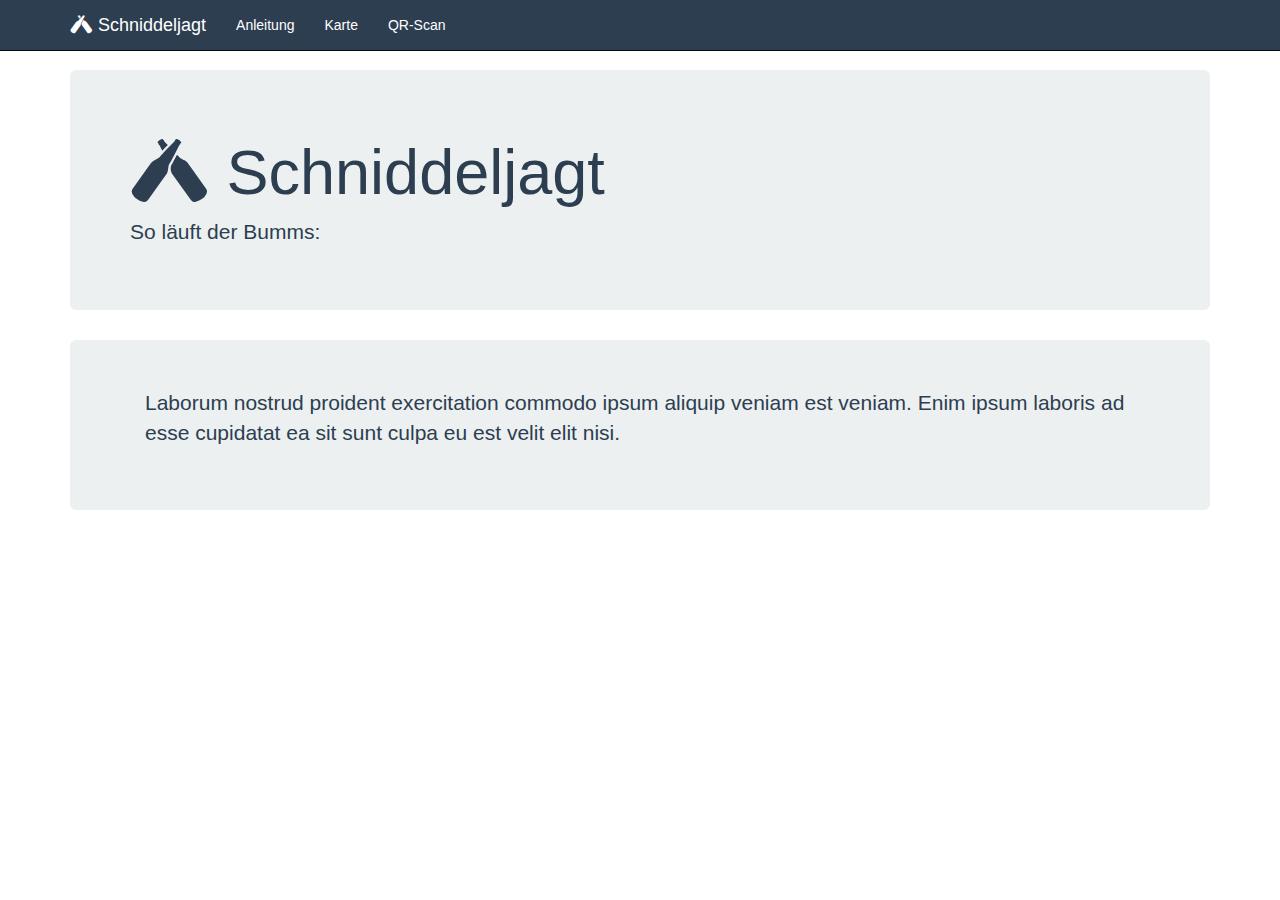
==== instruction.html @ ba91b56d "Huge ass amount of changes" ====
<!DOCTYPE html>
<html>
<head>
	<title>Schniddeljagt</title>
	
	<!-- https://wiki.selfhtml.org/wiki/Grafik/Favicon#Favicons_f.C3.BCr_mobile_Ger.C3.A4te -->
	<link rel="shortcut icon" href="/favicon.ico">
	<link rel="icon" type="image/png" href="/favicon.png" sizes="32x32">
	<link rel="icon" type="image/png" href="/favicon.png" sizes="96x96">
	<!-- <link rel="apple-touch-icon" sizes="180x180" href="/apple-touch-icon.png">
	<meta name="msapplication-TileColor" content="#ffffff">
	<meta name="msapplication-TileImage" content="/mstile-144x144.png">	 -->

	<link rel="stylesheet" href="https://maxcdn.bootstrapcdn.com/bootstrap/3.3.7/css/bootstrap.min.css" integrity="sha384-BVYiiSIFeK1dGmJRAkycuHAHRg32OmUcww7on3RYdg4Va+PmSTsz/K68vbdEjh4u" crossorigin="anonymous">	
	<link rel="stylesheet" href="https://use.fontawesome.com/releases/v5.11.2/css/all.css">
	<link rel="stylesheet" type="text/css" href="style.css">
</head>
<body>
	<nav class="navbar navbar-inverse navbar-fixed-top">
		<div class="container">
			<div class="navbar-header">
				 <button type="button" class="navbar-toggle collapsed" data-toggle="collapse" data-target="#bs-nav-demo" aria-expanded="false">
	        <span class="sr-only">Toggle navigation</span>
	        <span class="icon-bar"></span>
	        <span class="icon-bar"></span>
	        <span class="icon-bar"></span>
	      </button>
				<a href="index.html" class="navbar-brand"><i class="fab fa-untappd"></i> Schniddeljagt</a>
			</div>
			<div class="collapse navbar-collapse" id="bs-nav-demo">
				<ul class="nav navbar-nav">
					<li><a href="instruction.html">Anleitung</a></li>
					<li><a href="map.html">Karte</a></li>
					<li><a href="https://webqr.com/" target="_self">QR-Scan</a></li>
				</ul>
				<!-- <ul class="nav navbar-nav navbar-right">
					<li><a href="#">Sign Up</a></li>
					<li><a href="#">Login</a></li>
				</ul> -->
			</div>
		</div>
	</nav>

	<div class="container">
		<div class="jumbotron">
			<h1><i class="fab fa-untappd"></i> Schniddeljagt</h1>
			<p>So läuft der Bumms:</p>
		</div>
		<div class="jumbotron jumbotron-fluid">
			<div class="container">
			  <p class="lead">Laborum nostrud proident exercitation commodo ipsum aliquip veniam est veniam. Enim ipsum laboris ad esse cupidatat ea sit sunt culpa eu est velit elit nisi.</p>
			</div>
		</div>
	</div>



	<script src="https://code.jquery.com/jquery-2.2.4.min.js" integrity="sha256-BbhdlvQf/xTY9gja0Dq3HiwQF8LaCRTXxZKRutelT44=" crossorigin="anonymous"></script>
	<script src="https://maxcdn.bootstrapcdn.com/bootstrap/3.3.7/js/bootstrap.min.js" integrity="sha384-Tc5IQib027qvyjSMfHjOMaLkfuWVxZxUPnCJA7l2mCWNIpG9mGCD8wGNIcPD7Txa" crossorigin="anonymous"></script>
	<!-- Credits to Tom Leen of Confluent Forms https://github.com/confluentforms/jquery-google-sheet-to-json -->
	<script src="jquery-google-sheet-to-json.min.js"></script>	
	<script type='text/javascript' > 
		var entry; 
	</script>
	<script src="get-json-array.js"></script>
	<script src="script.js"></script>
</body>
</html>
---- style.css ----
body{
	padding-top: 70px;	
}

.jumbotron {
	color: #2c3e50;
	background-color: #ecf0f1;
}

.navbar-inverse {
	background: #2c3e50;
}

.navbar-inverse .navbar-nav>li>a {
	color: white;
}

.navbar-inverse .navbar-brand {
	color: white;
}

#invalid-feedback {
	color: #c71630;
	display: none;
}

#osmap {
	height: 900px;
	width: 100%;
}
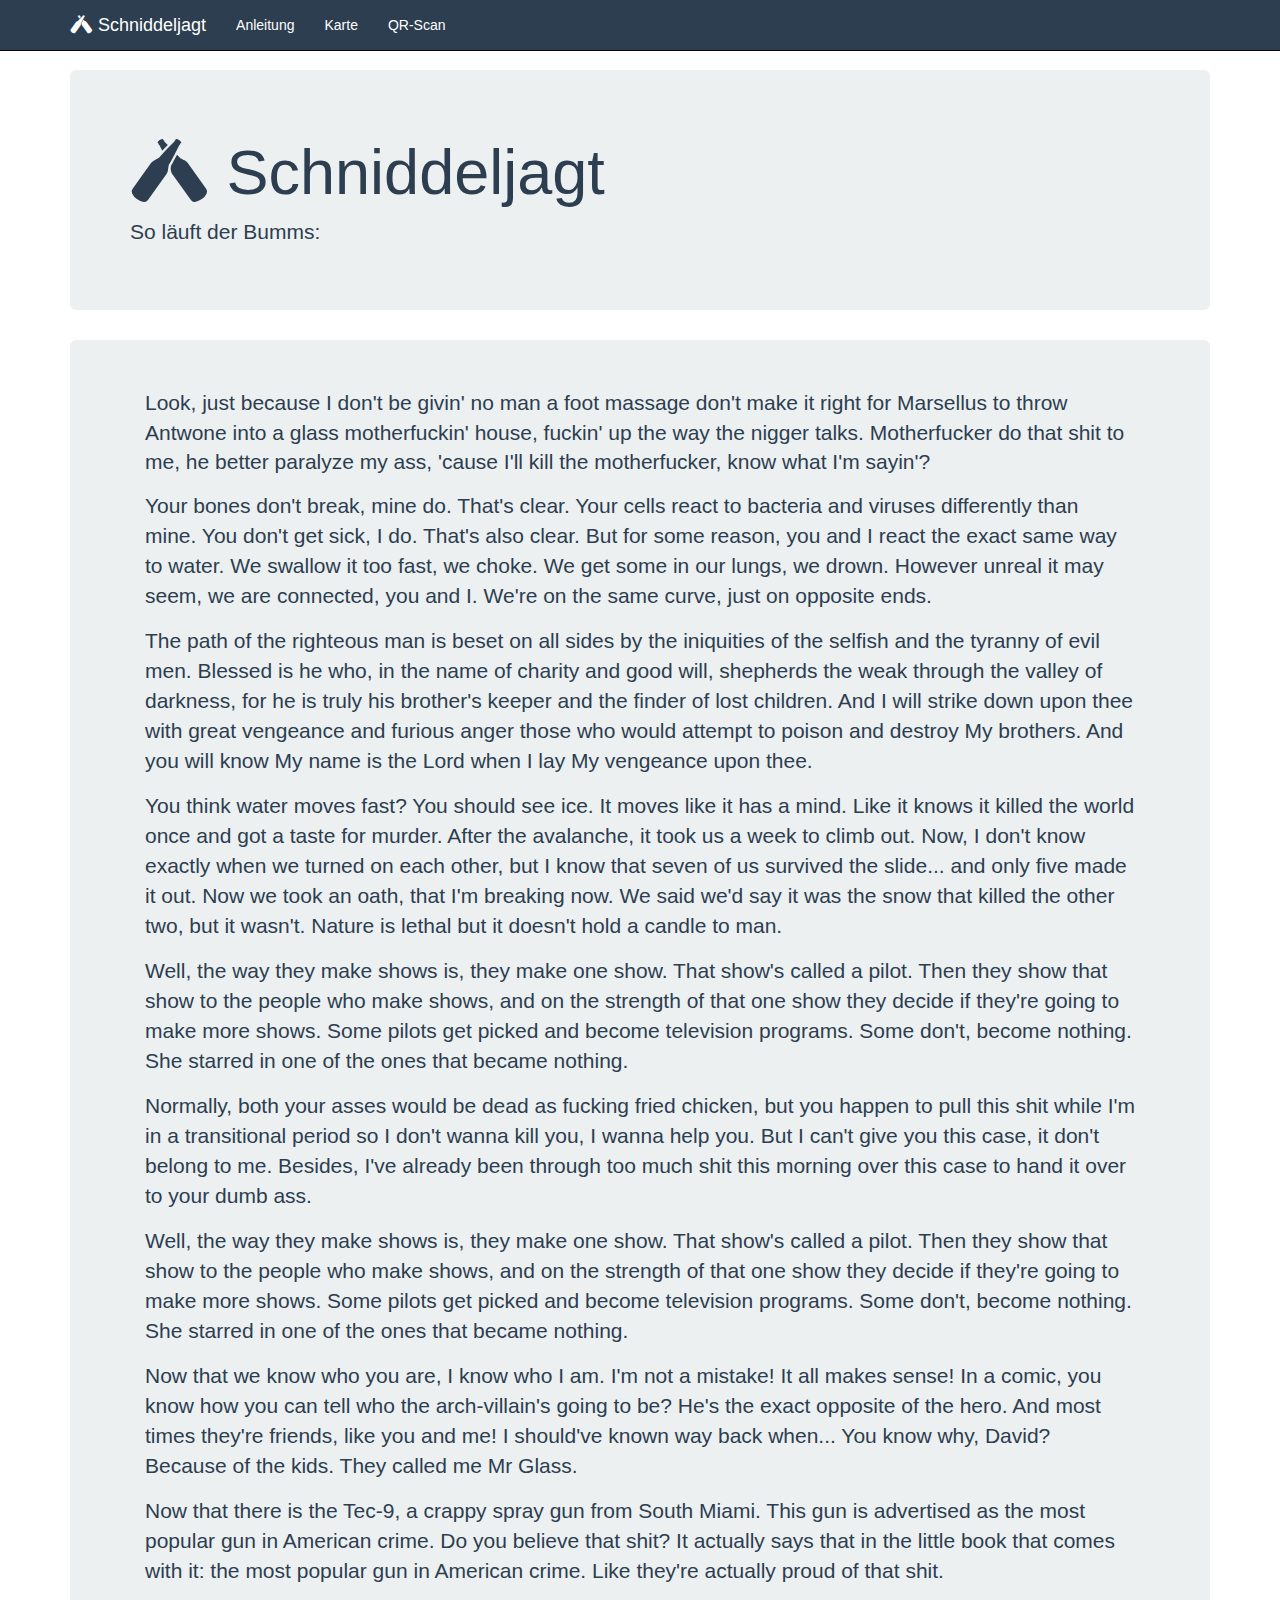
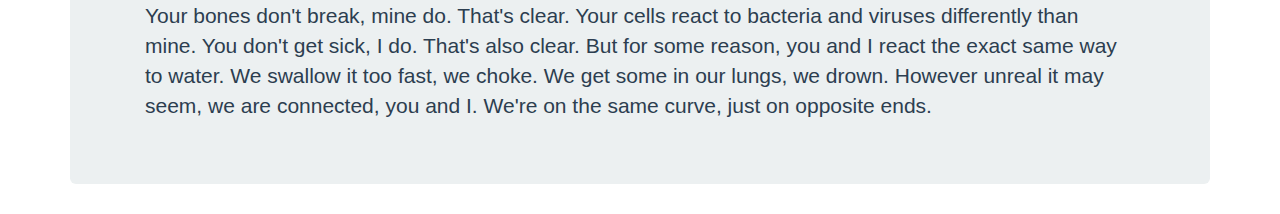
==== commit b1e33e27: "MOTHERFUCKING PLACEHOLDER TEXT MOTHERFUCKER!" ====
--- a/instruction.html
+++ b/instruction.html
@@ -4,12 +4,14 @@
 	<title>Schniddeljagt</title>
 	
 	<!-- https://wiki.selfhtml.org/wiki/Grafik/Favicon#Favicons_f.C3.BCr_mobile_Ger.C3.A4te -->
-	<link rel="shortcut icon" href="/favicon.ico">
-	<link rel="icon" type="image/png" href="/favicon.png" sizes="32x32">
-	<link rel="icon" type="image/png" href="/favicon.png" sizes="96x96">
+	<link rel="shortcut icon" href="https://raw.githubusercontent.com/FrozenFinn/Schniddeljagt/master/favicon.png">
+	<link rel="icon" type="image/png" href="https://raw.githubusercontent.com/FrozenFinn/Schniddeljagt/master/favicon.png" sizes="32x32">
+	<link rel="icon" type="image/png" href="https://raw.githubusercontent.com/FrozenFinn/Schniddeljagt/master/favicon.png" sizes="96x96">
 	<!-- <link rel="apple-touch-icon" sizes="180x180" href="/apple-touch-icon.png">
 	<meta name="msapplication-TileColor" content="#ffffff">
 	<meta name="msapplication-TileImage" content="/mstile-144x144.png">	 -->
+
+	<meta charset="utf-8">
 
 	<link rel="stylesheet" href="https://maxcdn.bootstrapcdn.com/bootstrap/3.3.7/css/bootstrap.min.css" integrity="sha384-BVYiiSIFeK1dGmJRAkycuHAHRg32OmUcww7on3RYdg4Va+PmSTsz/K68vbdEjh4u" crossorigin="anonymous">	
 	<link rel="stylesheet" href="https://use.fontawesome.com/releases/v5.11.2/css/all.css">
@@ -48,7 +50,29 @@
 		</div>
 		<div class="jumbotron jumbotron-fluid">
 			<div class="container">
-			  <p class="lead">Laborum nostrud proident exercitation commodo ipsum aliquip veniam est veniam. Enim ipsum laboris ad esse cupidatat ea sit sunt culpa eu est velit elit nisi.</p>
+				<!-- start slipsum code -->
+
+				<p class="lead">Look, just because I don't be givin' no man a foot massage don't make it right for Marsellus to throw Antwone into a glass motherfuckin' house, fuckin' up the way the nigger talks. Motherfucker do that shit to me, he better paralyze my ass, 'cause I'll kill the motherfucker, know what I'm sayin'? </p>
+
+				<p>Your bones don't break, mine do. That's clear. Your cells react to bacteria and viruses differently than mine. You don't get sick, I do. That's also clear. But for some reason, you and I react the exact same way to water. We swallow it too fast, we choke. We get some in our lungs, we drown. However unreal it may seem, we are connected, you and I. We're on the same curve, just on opposite ends. </p>
+
+				<p>The path of the righteous man is beset on all sides by the iniquities of the selfish and the tyranny of evil men. Blessed is he who, in the name of charity and good will, shepherds the weak through the valley of darkness, for he is truly his brother's keeper and the finder of lost children. And I will strike down upon thee with great vengeance and furious anger those who would attempt to poison and destroy My brothers. And you will know My name is the Lord when I lay My vengeance upon thee. </p>
+
+				<p>You think water moves fast? You should see ice. It moves like it has a mind. Like it knows it killed the world once and got a taste for murder. After the avalanche, it took us a week to climb out. Now, I don't know exactly when we turned on each other, but I know that seven of us survived the slide... and only five made it out. Now we took an oath, that I'm breaking now. We said we'd say it was the snow that killed the other two, but it wasn't. Nature is lethal but it doesn't hold a candle to man. </p>
+
+				<p>Well, the way they make shows is, they make one show. That show's called a pilot. Then they show that show to the people who make shows, and on the strength of that one show they decide if they're going to make more shows. Some pilots get picked and become television programs. Some don't, become nothing. She starred in one of the ones that became nothing. </p>
+
+				<p>Normally, both your asses would be dead as fucking fried chicken, but you happen to pull this shit while I'm in a transitional period so I don't wanna kill you, I wanna help you. But I can't give you this case, it don't belong to me. Besides, I've already been through too much shit this morning over this case to hand it over to your dumb ass. </p>
+
+				<p>Well, the way they make shows is, they make one show. That show's called a pilot. Then they show that show to the people who make shows, and on the strength of that one show they decide if they're going to make more shows. Some pilots get picked and become television programs. Some don't, become nothing. She starred in one of the ones that became nothing. </p>
+
+				<p>Now that we know who you are, I know who I am. I'm not a mistake! It all makes sense! In a comic, you know how you can tell who the arch-villain's going to be? He's the exact opposite of the hero. And most times they're friends, like you and me! I should've known way back when... You know why, David? Because of the kids. They called me Mr Glass. </p>
+
+				<p>Now that there is the Tec-9, a crappy spray gun from South Miami. This gun is advertised as the most popular gun in American crime. Do you believe that shit? It actually says that in the little book that comes with it: the most popular gun in American crime. Like they're actually proud of that shit.  </p>
+
+				<p>Your bones don't break, mine do. That's clear. Your cells react to bacteria and viruses differently than mine. You don't get sick, I do. That's also clear. But for some reason, you and I react the exact same way to water. We swallow it too fast, we choke. We get some in our lungs, we drown. However unreal it may seem, we are connected, you and I. We're on the same curve, just on opposite ends. </p>
+
+				<!-- end slipsum code -->
 			</div>
 		</div>
 	</div>
--- a/style.css
+++ b/style.css
@@ -19,8 +19,12 @@
 	color: white;
 }
 
-#invalid-feedback {
+.invalid-feedback {
 	color: #c71630;
+	display: none;
+}
+
+#stationContainer {
 	display: none;
 }
 
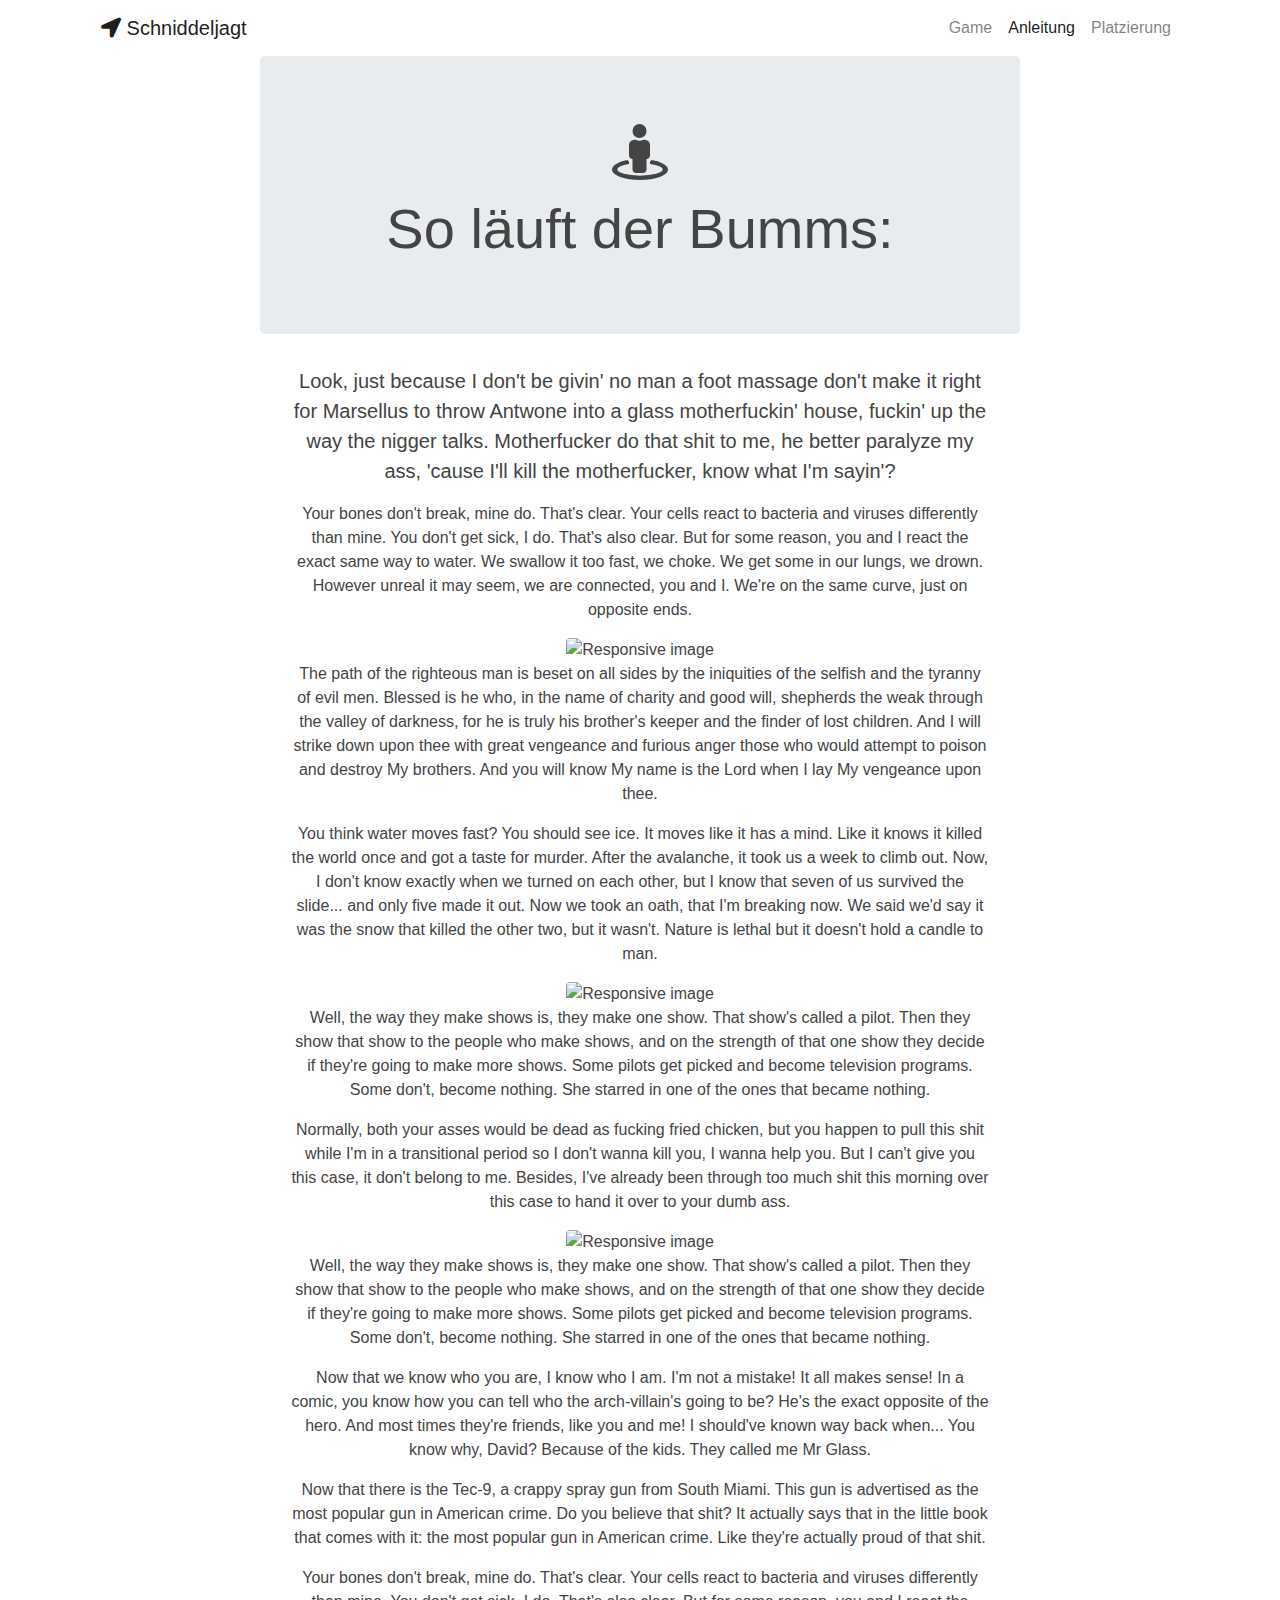
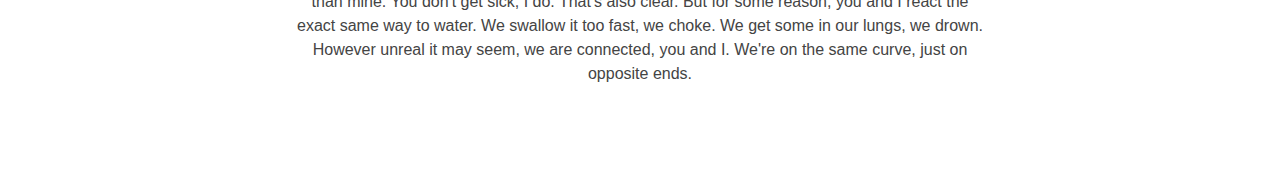
==== commit bfe2c269: "Added Leaderboard Page" ====
--- a/instruction.html
+++ b/instruction.html
@@ -12,58 +12,73 @@
 	<meta name="msapplication-TileImage" content="/mstile-144x144.png">	 -->
 
 	<meta charset="utf-8">
+	<meta name="viewport" content="width=device-width, initial-scale=1">
 
-	<link rel="stylesheet" href="https://maxcdn.bootstrapcdn.com/bootstrap/3.3.7/css/bootstrap.min.css" integrity="sha384-BVYiiSIFeK1dGmJRAkycuHAHRg32OmUcww7on3RYdg4Va+PmSTsz/K68vbdEjh4u" crossorigin="anonymous">	
+	<link rel="stylesheet" href="https://stackpath.bootstrapcdn.com/bootstrap/4.1.3/css/bootstrap.min.css">
 	<link rel="stylesheet" href="https://use.fontawesome.com/releases/v5.11.2/css/all.css">
 	<link rel="stylesheet" type="text/css" href="style.css">
 </head>
 <body>
-	<nav class="navbar navbar-inverse navbar-fixed-top">
-		<div class="container">
-			<div class="navbar-header">
-				 <button type="button" class="navbar-toggle collapsed" data-toggle="collapse" data-target="#bs-nav-demo" aria-expanded="false">
-	        <span class="sr-only">Toggle navigation</span>
-	        <span class="icon-bar"></span>
-	        <span class="icon-bar"></span>
-	        <span class="icon-bar"></span>
-	      </button>
-				<a href="index.html" class="navbar-brand"><i class="fab fa-untappd"></i> Schniddeljagt</a>
+	<div class="container">
+		<nav class="navbar navbar-expand-md navbar-light bg-faded">
+			<div class="d-flex flex-grow-1">
+				<span class="w-100 d-lg-none d-block"><!-- hidden spacer to center brand on mobile --></span>
+				<a class="navbar-brand mx-0" href="index.html">
+					<i class="fas fa-location-arrow"></i></i> Schniddeljagt
+				</a>
+				<div class="w-100 text-right">
+					<button class="navbar-toggler navbar-toggler-right" type="button" data-toggle="collapse" data-target="#myNavbar" aria-controls="myNavbar" aria-expanded="false" aria-label="Toggle navigation">
+						<span class="navbar-toggler-icon"></span>
+					</button>
+				</div>
 			</div>
-			<div class="collapse navbar-collapse" id="bs-nav-demo">
-				<ul class="nav navbar-nav">
-					<li><a href="instruction.html">Anleitung</a></li>
-					<li><a href="map.html">Karte</a></li>
-					<li><a href="https://webqr.com/" target="_self">QR-Scan</a></li>
+			<div class="collapse navbar-collapse flex-grow-1" id="myNavbar">
+				<ul class="navbar-nav ml-auto flex-nowrap">
+					<li class="nav-item">
+						<a href="index.html" class="nav-link">Game</a>
+					</li>
+					<li class="nav-item active">
+						<a href="instruction.html" class="nav-link">Anleitung<span class="sr-only">(current)</span></a>
+					</li>
+					<li class="nav-item">
+						<a href="ranks.html" class="nav-link">Platzierung</a>
+					</li>
 				</ul>
-				<!-- <ul class="nav navbar-nav navbar-right">
-					<li><a href="#">Sign Up</a></li>
-					<li><a href="#">Login</a></li>
-				</ul> -->
 			</div>
-		</div>
-	</nav>
+		</nav>
+	</div>
 
+	
 	<div class="container">
-		<div class="jumbotron">
-			<h1><i class="fab fa-untappd"></i> Schniddeljagt</h1>
-			<p>So läuft der Bumms:</p>
-		</div>
-		<div class="jumbotron jumbotron-fluid">
-			<div class="container">
+		<div class="row justify-content-center">
+		<div class="col-12 col-lg-10 col-xl-8 text-center">
+			<div class="row">
+				<div class="jumbotron col">
+					<h2 class="display-4"><i class="fas fa-street-view"></i></h2>
+					<h1 class="display-4">So läuft der Bumms:</h1>
+				</div>
+			</div>
+			<div class="row mx-3">
 				<!-- start slipsum code -->
 
 				<p class="lead">Look, just because I don't be givin' no man a foot massage don't make it right for Marsellus to throw Antwone into a glass motherfuckin' house, fuckin' up the way the nigger talks. Motherfucker do that shit to me, he better paralyze my ass, 'cause I'll kill the motherfucker, know what I'm sayin'? </p>
 
 				<p>Your bones don't break, mine do. That's clear. Your cells react to bacteria and viruses differently than mine. You don't get sick, I do. That's also clear. But for some reason, you and I react the exact same way to water. We swallow it too fast, we choke. We get some in our lungs, we drown. However unreal it may seem, we are connected, you and I. We're on the same curve, just on opposite ends. </p>
 
+				<img src="https://images.unsplash.com/photo-1559916776-473030f181bc?ixlib=rb-1.2.1&ixid=eyJhcHBfaWQiOjEyMDd9&auto=format&fit=crop&w=400&q=40" class="img-fluid rounded mx-auto d-block" alt="Responsive image">
+
 				<p>The path of the righteous man is beset on all sides by the iniquities of the selfish and the tyranny of evil men. Blessed is he who, in the name of charity and good will, shepherds the weak through the valley of darkness, for he is truly his brother's keeper and the finder of lost children. And I will strike down upon thee with great vengeance and furious anger those who would attempt to poison and destroy My brothers. And you will know My name is the Lord when I lay My vengeance upon thee. </p>
 
 				<p>You think water moves fast? You should see ice. It moves like it has a mind. Like it knows it killed the world once and got a taste for murder. After the avalanche, it took us a week to climb out. Now, I don't know exactly when we turned on each other, but I know that seven of us survived the slide... and only five made it out. Now we took an oath, that I'm breaking now. We said we'd say it was the snow that killed the other two, but it wasn't. Nature is lethal but it doesn't hold a candle to man. </p>
+
+				<img src="https://images.unsplash.com/photo-1588503976794-e577e9e7fe26?ixlib=rb-1.2.1&ixid=eyJhcHBfaWQiOjEyMDd9&auto=format&fit=crop&w=400&q=40" class="img-fluid rounded mx-auto d-block" alt="Responsive image">
 
 				<p>Well, the way they make shows is, they make one show. That show's called a pilot. Then they show that show to the people who make shows, and on the strength of that one show they decide if they're going to make more shows. Some pilots get picked and become television programs. Some don't, become nothing. She starred in one of the ones that became nothing. </p>
 
 				<p>Normally, both your asses would be dead as fucking fried chicken, but you happen to pull this shit while I'm in a transitional period so I don't wanna kill you, I wanna help you. But I can't give you this case, it don't belong to me. Besides, I've already been through too much shit this morning over this case to hand it over to your dumb ass. </p>
 
+				<img src="https://images.unsplash.com/photo-1436076863939-06870fe779c2?ixlib=rb-1.2.1&ixid=eyJhcHBfaWQiOjEyMDd9&auto=format&fit=crop&w=400&q=40" class="img-fluid rounded mx-auto d-block" alt="Responsive image">
+				
 				<p>Well, the way they make shows is, they make one show. That show's called a pilot. Then they show that show to the people who make shows, and on the strength of that one show they decide if they're going to make more shows. Some pilots get picked and become television programs. Some don't, become nothing. She starred in one of the ones that became nothing. </p>
 
 				<p>Now that we know who you are, I know who I am. I'm not a mistake! It all makes sense! In a comic, you know how you can tell who the arch-villain's going to be? He's the exact opposite of the hero. And most times they're friends, like you and me! I should've known way back when... You know why, David? Because of the kids. They called me Mr Glass. </p>
@@ -77,16 +92,7 @@
 		</div>
 	</div>
 
-
-
 	<script src="https://code.jquery.com/jquery-2.2.4.min.js" integrity="sha256-BbhdlvQf/xTY9gja0Dq3HiwQF8LaCRTXxZKRutelT44=" crossorigin="anonymous"></script>
-	<script src="https://maxcdn.bootstrapcdn.com/bootstrap/3.3.7/js/bootstrap.min.js" integrity="sha384-Tc5IQib027qvyjSMfHjOMaLkfuWVxZxUPnCJA7l2mCWNIpG9mGCD8wGNIcPD7Txa" crossorigin="anonymous"></script>
-	<!-- Credits to Tom Leen of Confluent Forms https://github.com/confluentforms/jquery-google-sheet-to-json -->
-	<script src="jquery-google-sheet-to-json.min.js"></script>	
-	<script type='text/javascript' > 
-		var entry; 
-	</script>
-	<script src="get-json-array.js"></script>
-	<script src="script.js"></script>
+	<script src="https://maxcdn.bootstrapcdn.com/bootstrap/4.0.0/js/bootstrap.min.js"></script>
 </body>
 </html>--- a/style.css
+++ b/style.css
@@ -1,22 +1,37 @@
-body{
-	padding-top: 70px;	
+html {
+  position: relative;
+  min-height: 100%;
 }
 
-.jumbotron {
-	color: #2c3e50;
-	background-color: #ecf0f1;
+body {
+    margin: 0px 0px 70px 0px;  /* Margin bottom by footer height */
+    font-family: Lato, Helvetica, Arial;
+    font-size: 1em;
+    font-weight: 400;
+    line-height: 1.5;
+    color: #444444;
+    text-align: left;
+    background-color: #fff; }
+
+.btn {
+  display: inline-block;
+  font-weight: 400;
+  border: 0.125rem solid transparent;
+  padding: 0.375rem 1.625rem;
+  font-size: 1em;
+  line-height: 1.5;
+  border-radius: 0.25rem;
+  transition: color 0.15s ease-in-out, background-color 0.15s ease-in-out, border-color 0.15s ease-in-out, box-shadow 0.15s ease-in-out; 
 }
 
-.navbar-inverse {
-	background: #2c3e50;
-}
-
-.navbar-inverse .navbar-nav>li>a {
-	color: white;
-}
-
-.navbar-inverse .navbar-brand {
-	color: white;
+.sddj-block {
+  -webkit-font-smoothing: antialiased;
+  -moz-osx-font-smoothing: grayscale;
+  text-rendering: optimizelegibility;
+  padding: 7.5rem 0;
+  position: relative;
+  overflow: hidden;
+  background-color: #FFFFFF; 
 }
 
 .invalid-feedback {
@@ -24,11 +39,28 @@
 	display: none;
 }
 
+.footer {
+  position: absolute;
+  bottom: 0;
+  width: 100%;
+  height: 70px; /* Set the fixed height of the footer here */
+  line-height: 20px; /* Vertically center the text there */
+  background-color: #f5f5f5;
+}
+
+.badge {
+  font-size: 150%;
+}
+
+.blurry-text {
+  color: transparent;
+  text-shadow: 0 0 5px rgba(0,0,0,0.5);
+}
+
 #stationContainer {
 	display: none;
 }
 
-#osmap {
-	height: 900px;
-	width: 100%;
+#stationText {
+	line-height: 2rem;
 }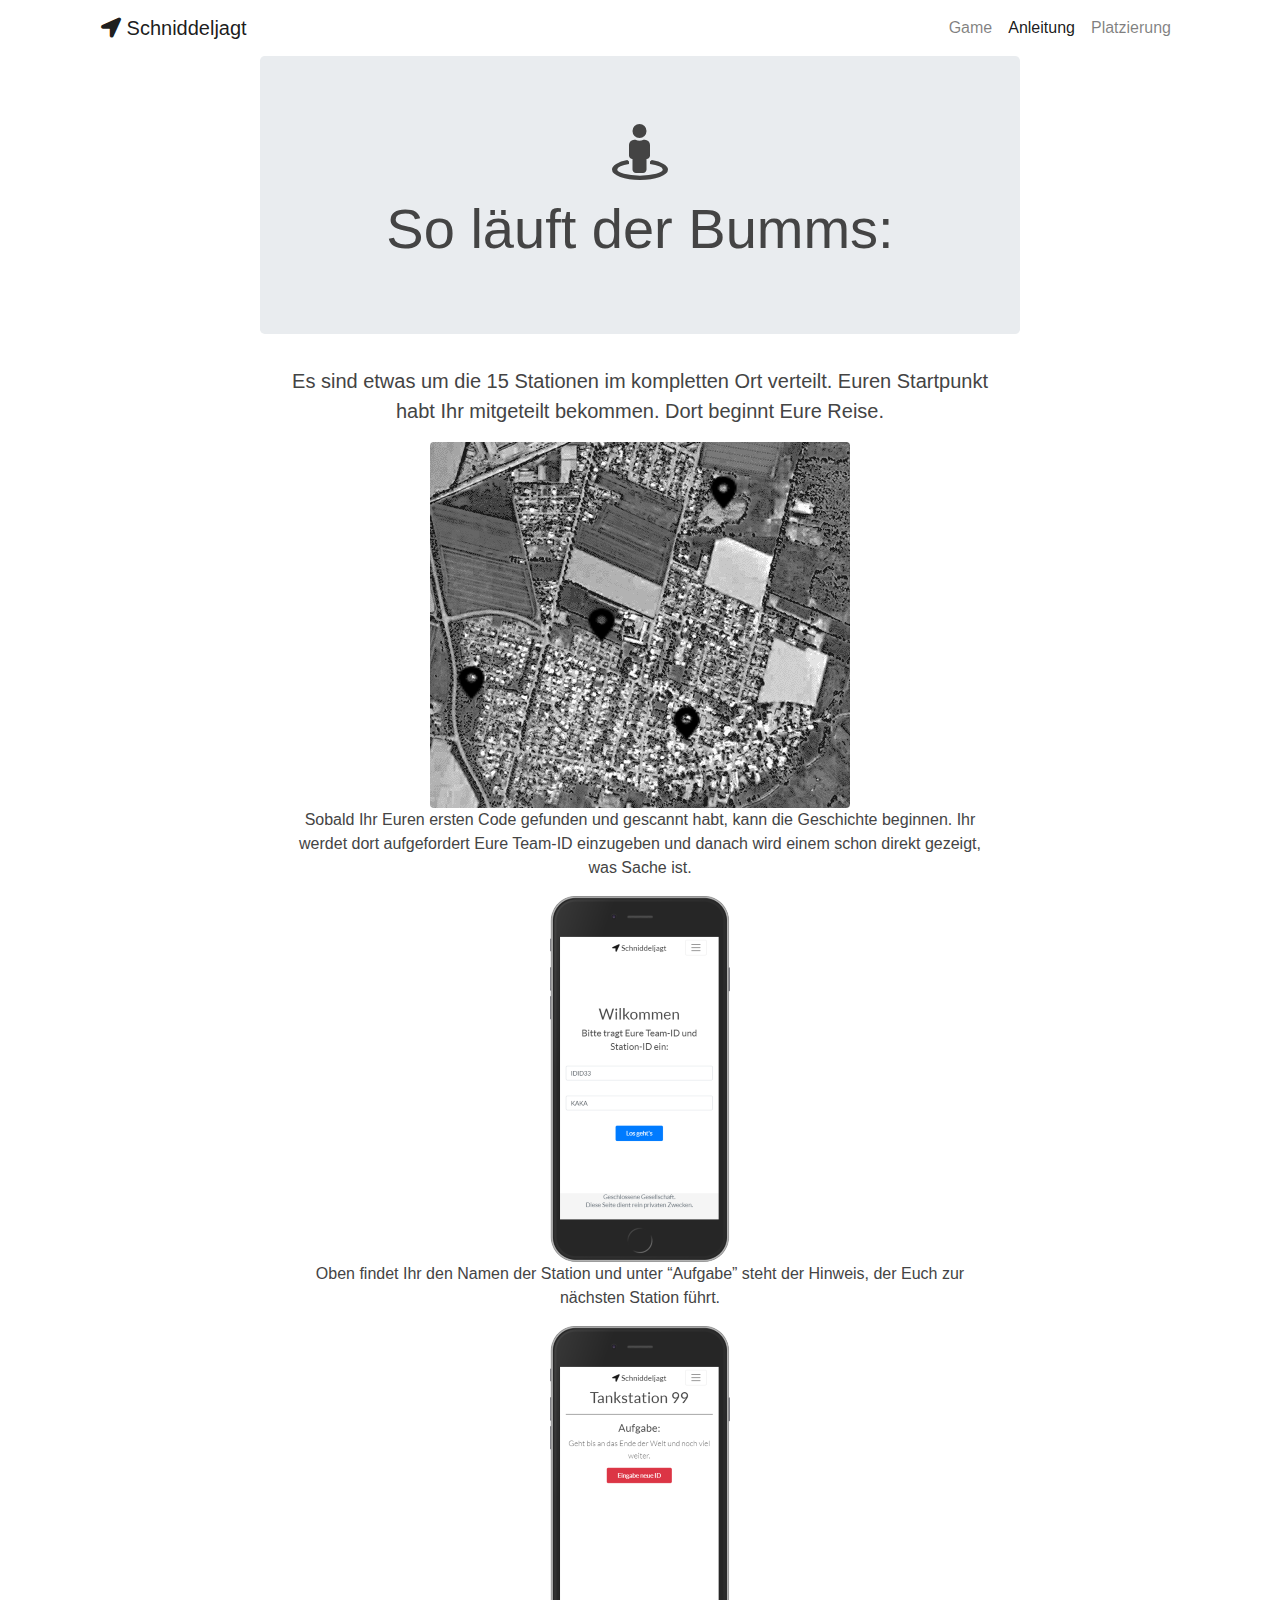
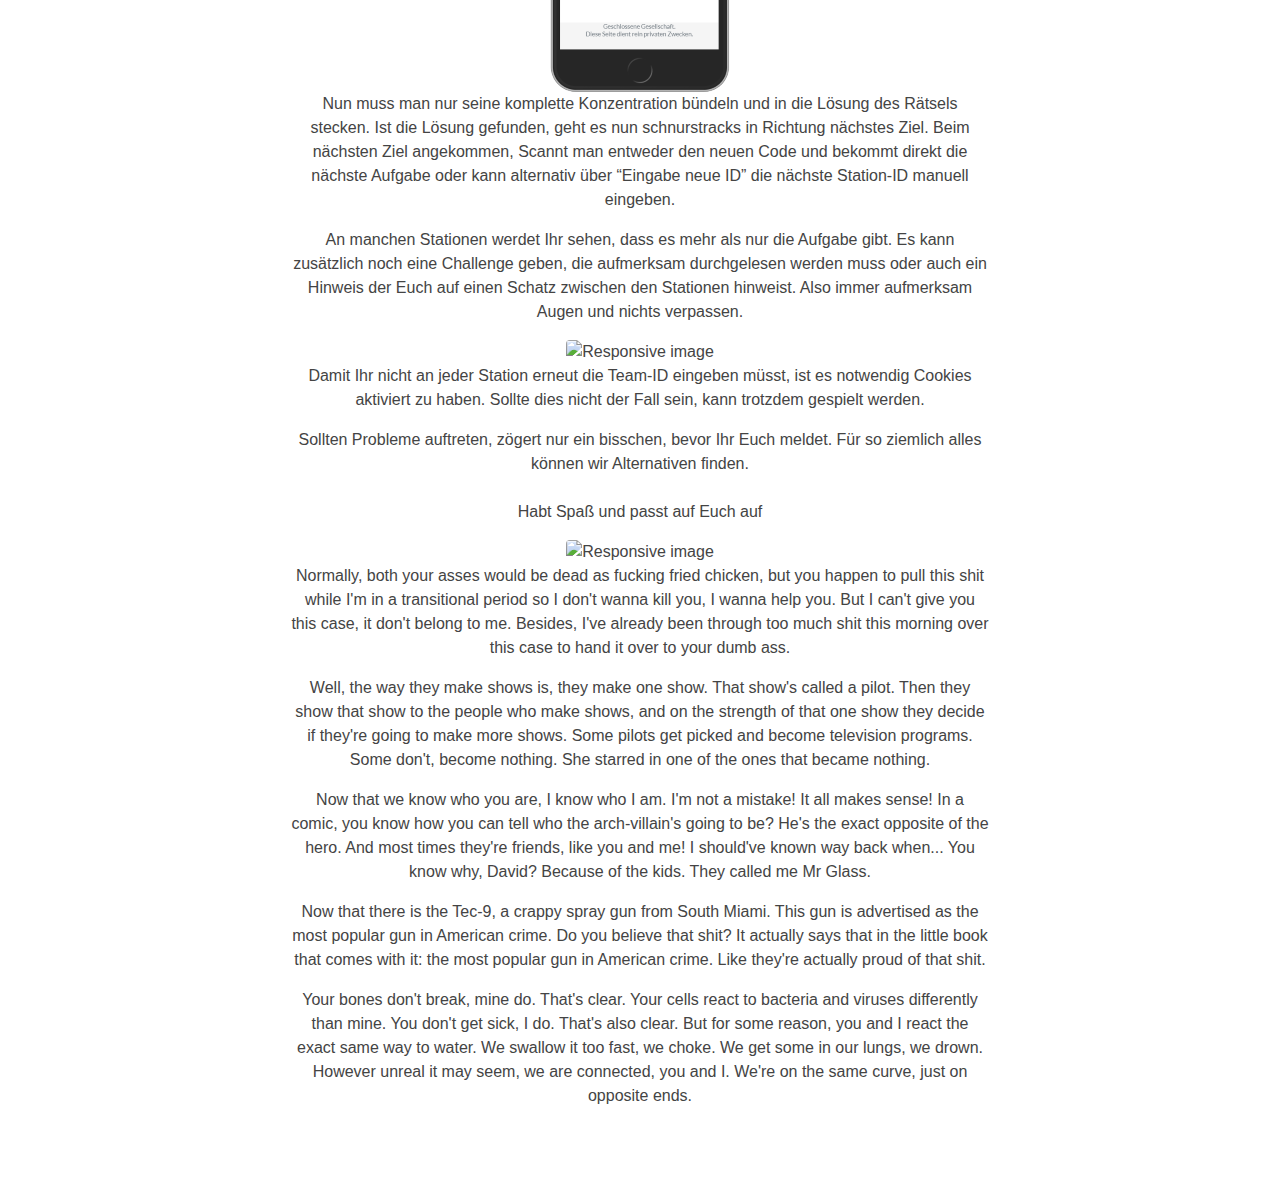
==== commit 79dd1c5f: "Update Instructions" ====
--- a/instruction.html
+++ b/instruction.html
@@ -61,23 +61,35 @@
 			<div class="row mx-3">
 				<!-- start slipsum code -->
 
-				<p class="lead">Look, just because I don't be givin' no man a foot massage don't make it right for Marsellus to throw Antwone into a glass motherfuckin' house, fuckin' up the way the nigger talks. Motherfucker do that shit to me, he better paralyze my ass, 'cause I'll kill the motherfucker, know what I'm sayin'? </p>
+				<p class="lead">Es sind etwas um die 15 Stationen im kompletten Ort verteilt. Euren Startpunkt habt Ihr mitgeteilt bekommen. Dort beginnt Eure Reise.</p>
 
-				<p>Your bones don't break, mine do. That's clear. Your cells react to bacteria and viruses differently than mine. You don't get sick, I do. That's also clear. But for some reason, you and I react the exact same way to water. We swallow it too fast, we choke. We get some in our lungs, we drown. However unreal it may seem, we are connected, you and I. We're on the same curve, just on opposite ends. </p>
+				<img src="imgs\map.png" class="img-fluid rounded mx-auto d-block" alt="Responsive image">
 
-				<img src="https://images.unsplash.com/photo-1559916776-473030f181bc?ixlib=rb-1.2.1&ixid=eyJhcHBfaWQiOjEyMDd9&auto=format&fit=crop&w=400&q=40" class="img-fluid rounded mx-auto d-block" alt="Responsive image">
+				<p>Sobald Ihr Euren ersten Code gefunden und gescannt habt, kann die Geschichte beginnen. Ihr werdet dort aufgefordert Eure Team-ID einzugeben und danach wird einem schon direkt gezeigt, was Sache ist.</p>
 
-				<p>The path of the righteous man is beset on all sides by the iniquities of the selfish and the tyranny of evil men. Blessed is he who, in the name of charity and good will, shepherds the weak through the valley of darkness, for he is truly his brother's keeper and the finder of lost children. And I will strike down upon thee with great vengeance and furious anger those who would attempt to poison and destroy My brothers. And you will know My name is the Lord when I lay My vengeance upon thee. </p>
+				<img src="imgs\001_welcome.png" class="img-fluid rounded mx-auto d-block" alt="Responsive image">
 
-				<p>You think water moves fast? You should see ice. It moves like it has a mind. Like it knows it killed the world once and got a taste for murder. After the avalanche, it took us a week to climb out. Now, I don't know exactly when we turned on each other, but I know that seven of us survived the slide... and only five made it out. Now we took an oath, that I'm breaking now. We said we'd say it was the snow that killed the other two, but it wasn't. Nature is lethal but it doesn't hold a candle to man. </p>
+				<p> Oben findet Ihr den Namen der Station und unter “Aufgabe” steht der Hinweis, der Euch zur nächsten Station führt.</p>
+				
+				<img src="imgs\002_station1.png" class="img-fluid rounded mx-auto d-block" alt="Responsive image">
+
+				<p>Nun muss man nur seine komplette Konzentration bündeln und in die Lösung des Rätsels stecken. Ist die Lösung gefunden, geht es nun schnurstracks in Richtung nächstes Ziel. Beim nächsten Ziel angekommen, Scannt man entweder den neuen Code und bekommt direkt die nächste Aufgabe oder kann alternativ über “Eingabe neue ID” die nächste Station-ID manuell eingeben.</p>
+
+				<p>An manchen Stationen werdet Ihr sehen, dass es mehr als nur die Aufgabe gibt. Es kann zusätzlich noch eine Challenge geben, die aufmerksam durchgelesen werden muss oder auch ein Hinweis der Euch auf einen Schatz zwischen den Stationen hinweist. Also immer aufmerksam Augen und nichts verpassen.</p>
+
+				<img src="https://images.unsplash.com/photo-1436076863939-06870fe779c2?ixlib=rb-1.2.1&ixid=eyJhcHBfaWQiOjEyMDd9&auto=format&fit=crop&w=400&q=40" class="img-fluid rounded mx-auto d-block" alt="Responsive image">
+
+				<p>Damit Ihr nicht an jeder Station erneut die Team-ID eingeben müsst, ist es notwendig Cookies aktiviert zu haben. Sollte dies nicht der Fall sein, kann trotzdem gespielt werden.</p>
+
+				<p>
+					Sollten Probleme auftreten, zögert nur ein bisschen, bevor Ihr Euch meldet. Für so ziemlich alles können wir Alternativen finden.
+					<br><br>
+					Habt Spaß und passt auf Euch auf
+				</p>
 
 				<img src="https://images.unsplash.com/photo-1588503976794-e577e9e7fe26?ixlib=rb-1.2.1&ixid=eyJhcHBfaWQiOjEyMDd9&auto=format&fit=crop&w=400&q=40" class="img-fluid rounded mx-auto d-block" alt="Responsive image">
 
-				<p>Well, the way they make shows is, they make one show. That show's called a pilot. Then they show that show to the people who make shows, and on the strength of that one show they decide if they're going to make more shows. Some pilots get picked and become television programs. Some don't, become nothing. She starred in one of the ones that became nothing. </p>
-
 				<p>Normally, both your asses would be dead as fucking fried chicken, but you happen to pull this shit while I'm in a transitional period so I don't wanna kill you, I wanna help you. But I can't give you this case, it don't belong to me. Besides, I've already been through too much shit this morning over this case to hand it over to your dumb ass. </p>
-
-				<img src="https://images.unsplash.com/photo-1436076863939-06870fe779c2?ixlib=rb-1.2.1&ixid=eyJhcHBfaWQiOjEyMDd9&auto=format&fit=crop&w=400&q=40" class="img-fluid rounded mx-auto d-block" alt="Responsive image">
 				
 				<p>Well, the way they make shows is, they make one show. That show's called a pilot. Then they show that show to the people who make shows, and on the strength of that one show they decide if they're going to make more shows. Some pilots get picked and become television programs. Some don't, become nothing. She starred in one of the ones that became nothing. </p>
 
--- a/style.css
+++ b/style.css
@@ -22,6 +22,10 @@
   line-height: 1.5;
   border-radius: 0.25rem;
   transition: color 0.15s ease-in-out, background-color 0.15s ease-in-out, border-color 0.15s ease-in-out, box-shadow 0.15s ease-in-out; 
+}
+
+.nav-item > .btn {
+  padding: 0;
 }
 
 .sddj-block {
@@ -54,7 +58,30 @@
 
 .blurry-text {
   color: transparent;
-  text-shadow: 0 0 5px rgba(0,0,0,0.5);
+  text-shadow: 0 0 10px rgba(0,0,0,0.5);
+  -webkit-touch-callout: none;
+  -webkit-user-select: none;
+  -khtml-user-select: none;
+  -moz-user-select: none;
+  -ms-user-select: none;
+  user-select: none;
+}
+
+hr {
+  -moz-border-bottom-colors: none;
+  -moz-border-left-colors: none;
+  -moz-border-right-colors: none;
+  -moz-border-top-colors: none;
+  border-color: #EEEEEE -moz-use-text-color #FFFFFF;
+  border-style: solid none;
+  border-width: 1px 0;
+  margin: 18px 0;
+}
+
+@media (min-width: 768px) {
+  .nav-item > .btn {
+    padding: 0.375rem 1.625rem;
+  }
 }
 
 #stationContainer {
@@ -63,4 +90,45 @@
 
 #stationText {
 	line-height: 2rem;
+}
+
+#sign-out{
+  display: none;
+}
+/*
+ * Bootstrap Cookie Alert by Wruczek
+ * https://github.com/Wruczek/Bootstrap-Cookie-Alert
+ * Released under MIT license
+ */
+
+ .cookiealert {
+  position: fixed;
+  bottom: 0;
+  left: 0;
+  width: 100%;
+  margin: 0 !important;
+  z-index: 999;
+  opacity: 0;
+  visibility: hidden;
+  border-radius: 0;
+  transform: translateY(100%);
+  transition: all 500ms ease-out;
+  color: #ecf0f1;
+  background: #212327;
+}
+
+.cookiealert.show {
+  opacity: 1;
+  visibility: visible;
+  transform: translateY(0%);
+  transition-delay: 1000ms;
+}
+
+.cookiealert a {
+  text-decoration: underline
+}
+
+.cookiealert .acceptcookies {
+  margin-left: 10px;
+  vertical-align: baseline;
 }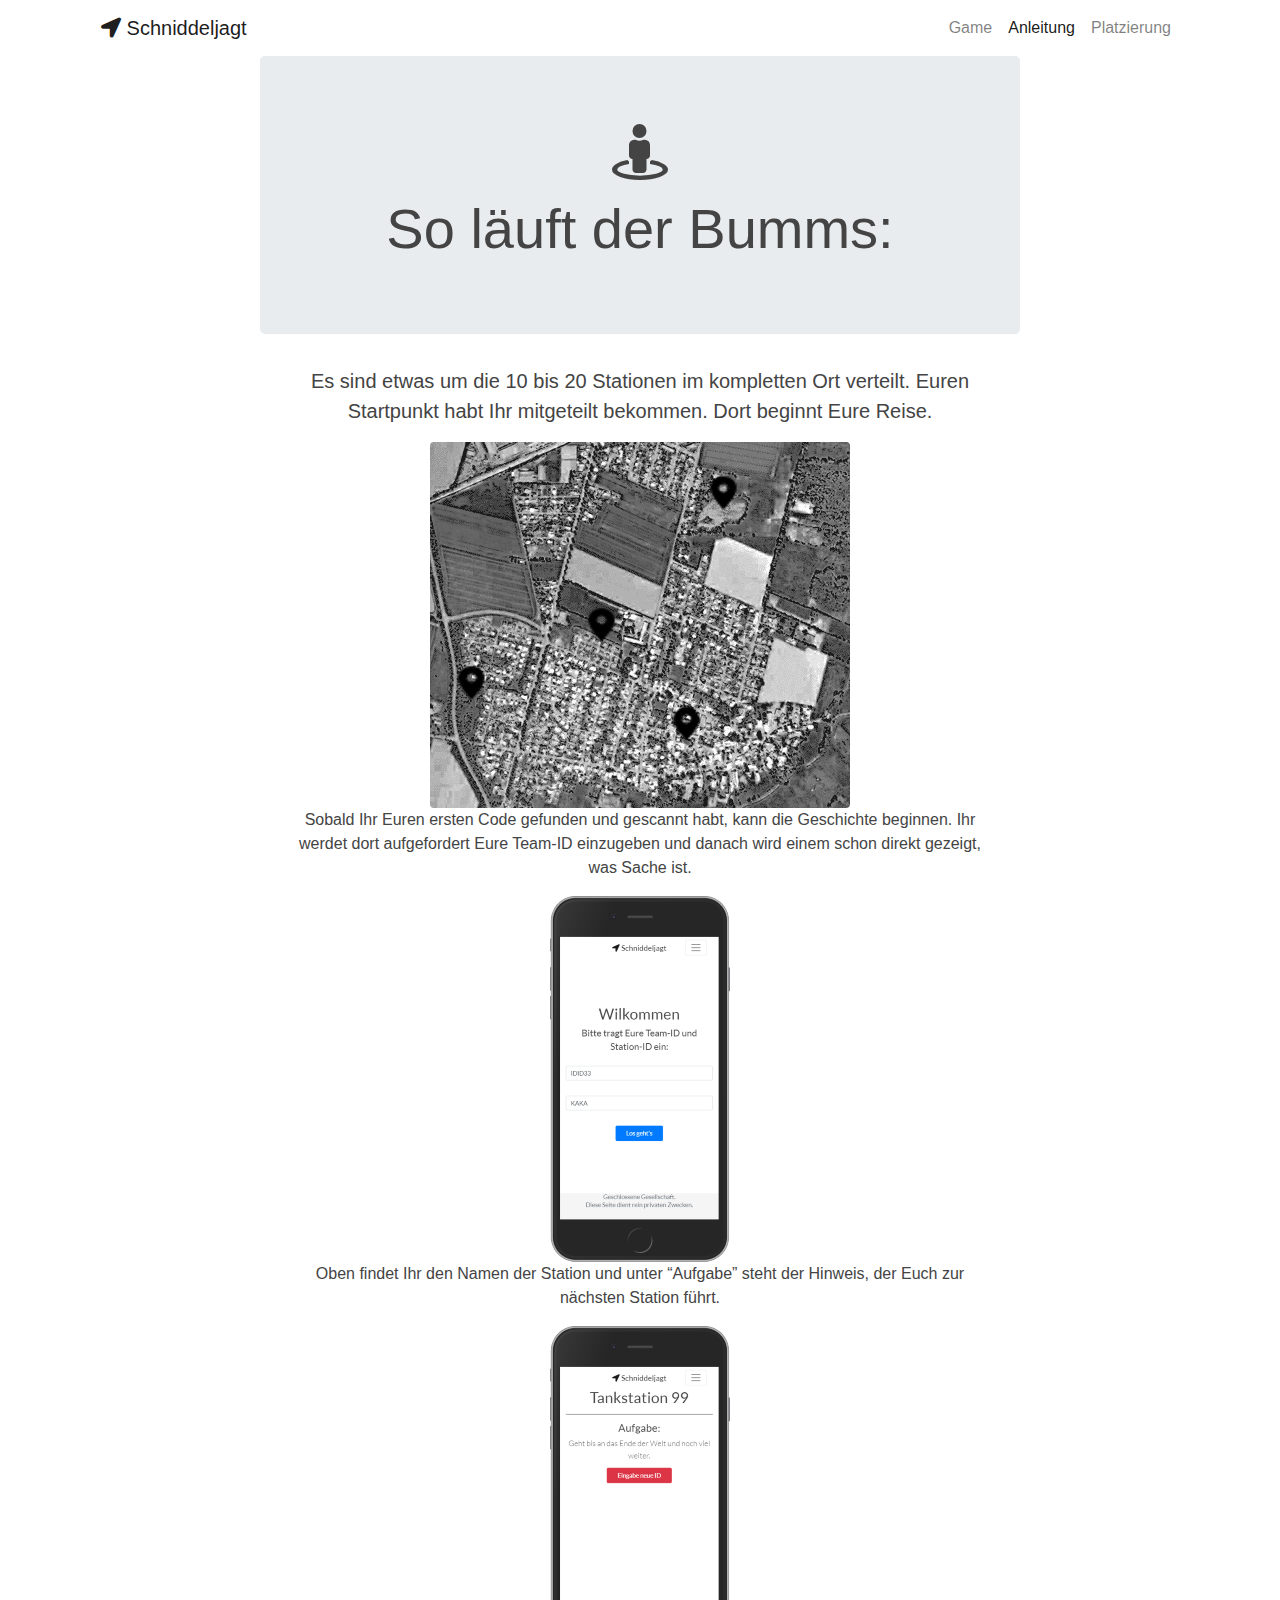
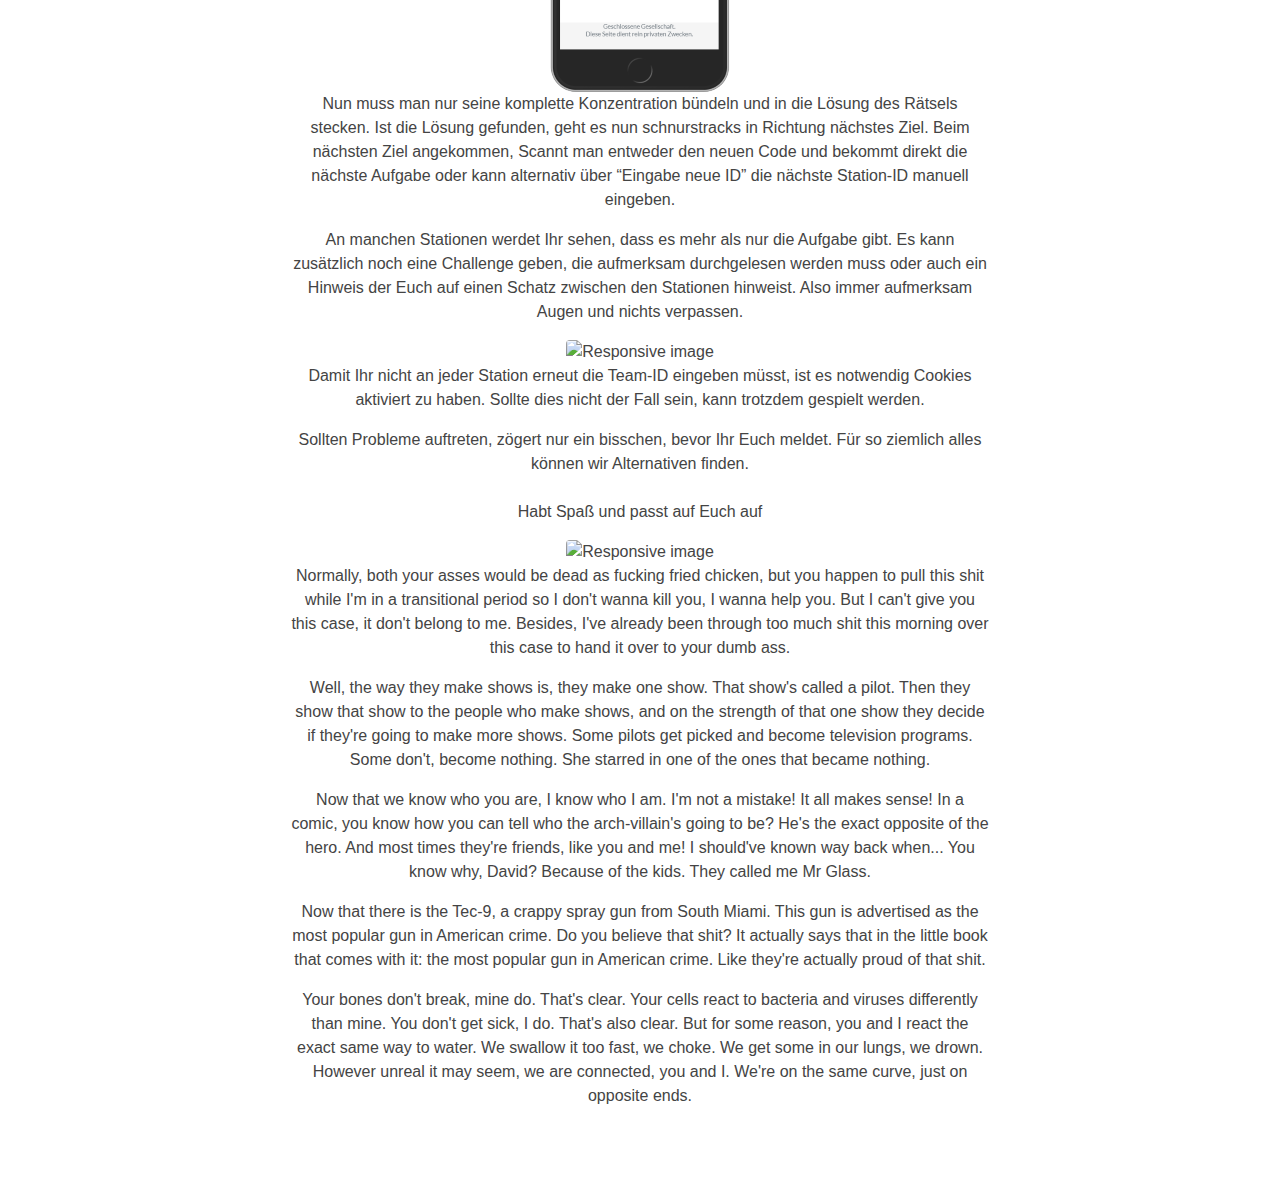
==== commit deaca3de: "changed content" ====
--- a/instruction.html
+++ b/instruction.html
@@ -61,7 +61,7 @@
 			<div class="row mx-3">
 				<!-- start slipsum code -->
 
-				<p class="lead">Es sind etwas um die 15 Stationen im kompletten Ort verteilt. Euren Startpunkt habt Ihr mitgeteilt bekommen. Dort beginnt Eure Reise.</p>
+				<p class="lead">Es sind etwas um die 10 bis 20 Stationen im kompletten Ort verteilt. Euren Startpunkt habt Ihr mitgeteilt bekommen. Dort beginnt Eure Reise.</p>
 
 				<img src="imgs\map.png" class="img-fluid rounded mx-auto d-block" alt="Responsive image">
 
